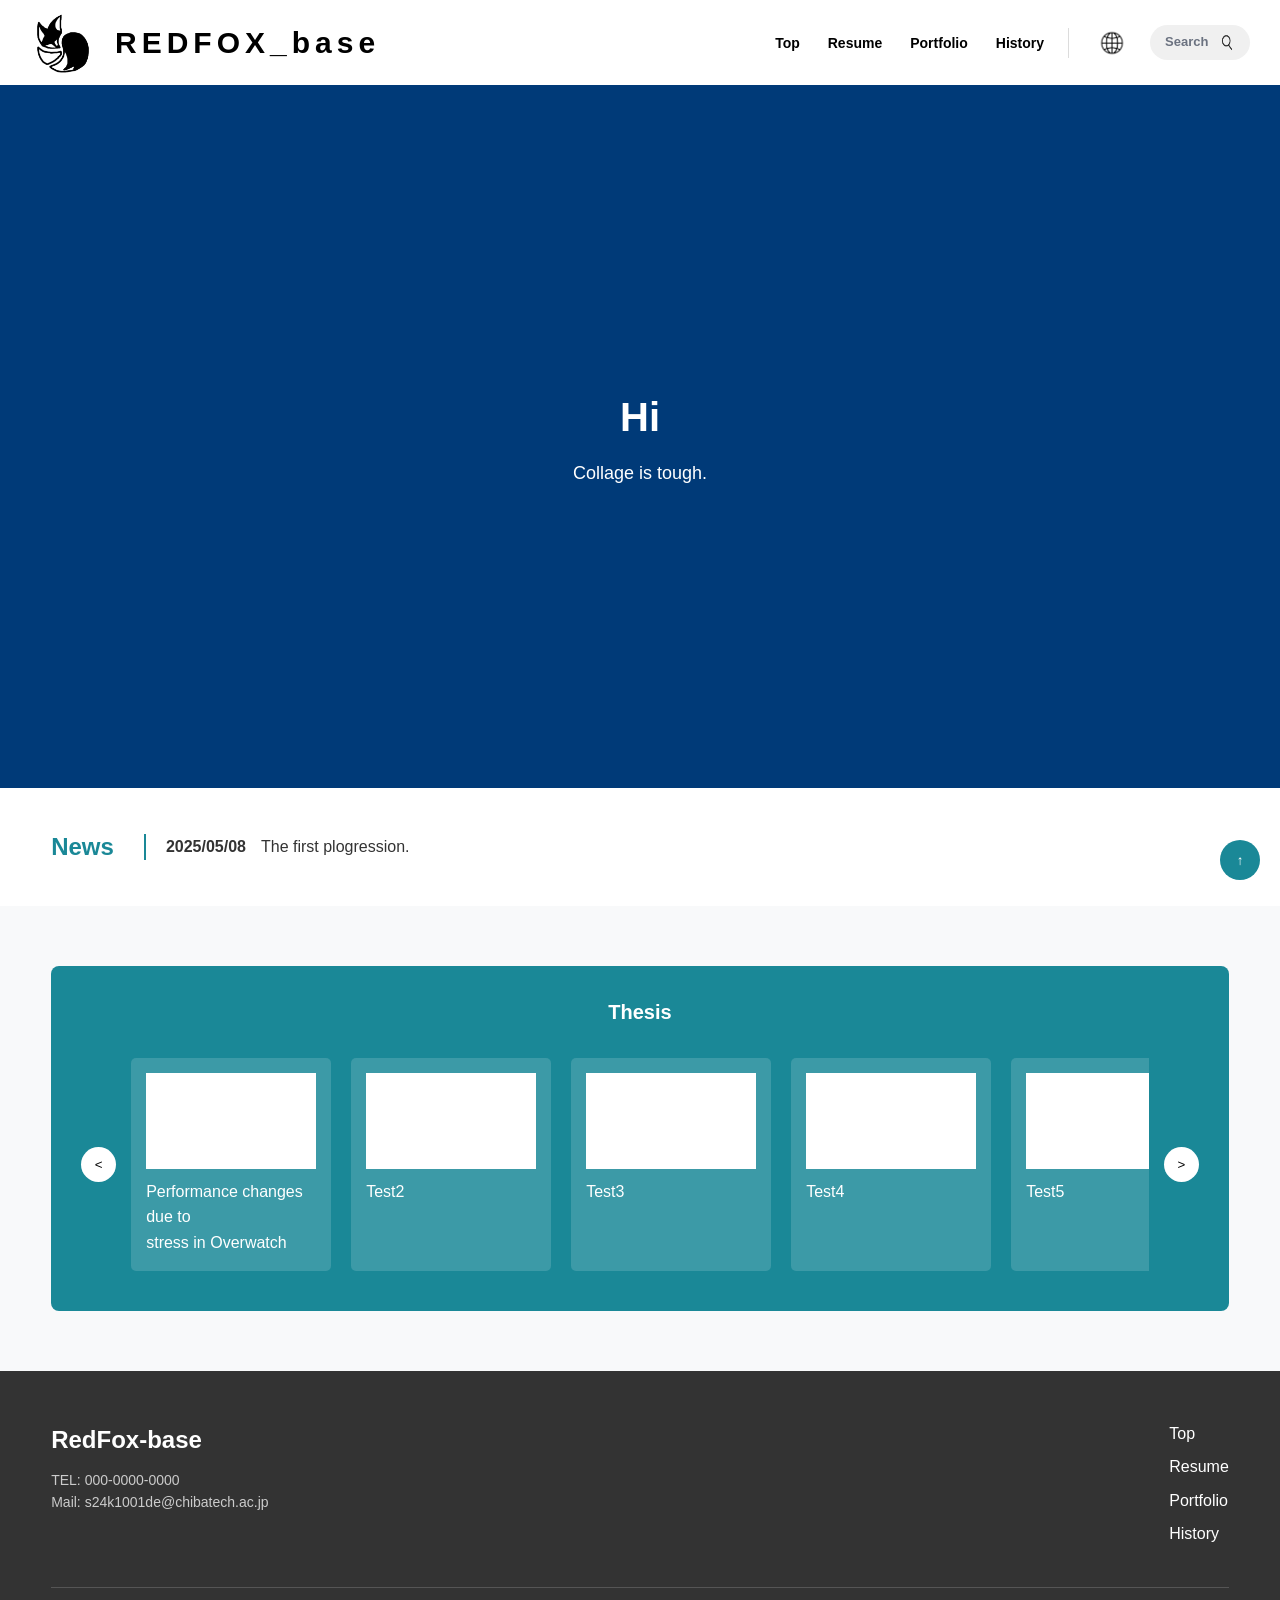
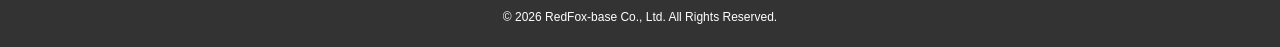
==== en/index.html @ d65c6a42 "完了" ====
<!DOCTYPE html>
<html lang="ja">

<body>

    <head>
        <meta charset="UTF-8">
        <meta name="viewport" content="width=device-width, initial-scale=1.0">
        <title>WEBdevelopmentrecord by RedFox-base</title>
        <link rel="stylesheet" href="../css/style.css">
    </head>

   <header class="header">

    <div class="header-inner">
        <div class="header-left">
            <a href="index.html" class="header-logo">
                <img src="../assets/images/logo.png" alt="logo">
            </a>
            <div class="header-title">
                <a href="index.html" alt="title"><p class="header-title-text">REDFOX_base</p></a>
            </div>
        </div>

        <div class="header-right">
            <nav class="nav" id="nav-js">
                <ul class="nav-list">
                    <li class="nav-list-item"><a href="index.html">Top</a></li>
                    <li class="nav-list-item"><a href="../resume/index.html">Resume</a></li>
                    <li class="nav-list-item"><a href="../portfolio/index.html">Portfolio</a></li>
                    <li class="nav-list-item"><a href="../history/index.html">History</a></li>
                </ul>
            </nav>

            <div class="lang-change">
                <a href="../index.html">
                <img src="../assets/images/lang-icon.png" alt="lang-icon">
                </a>
            </div>

            <div class="header-serach-bar">
                <p>Search</p>
                <img src="../assets/images/search-icon.png" alt="search-icon">
            </div>
        </div>
    </div>

    </header>


    <main>

        <section class="main-content" id="hero-section">
            <div class="hero">
                <div class="l-container">
                    <div class="hero-wrapper">
                        <h1 class="hero-title">Hi</h1>
                        <p class="hero-text">Collage is tough.</p>
                    </div>
                </div>
            </div>
        </section>

        <section class="top-news">
            <div class="c-top-news">
                <div class="c-top-news-text">
                    <h3 class="top-news-text">News</h3>
                </div>
                <div class="l-top-news">
                    <dl class="news-list">
                        <a href="../history/news-2026/0508.html" class="a-news-list">
                            <dt>2025/05/08</dt>
                            <dd>The first plogression.</dd>
                        </a>
                    </dl>
                </div>
            </div>
        </section>

        <section class="l-thesis">
            <div class="c-scroller">
                <h3 class="c-scroller__title">Thesis</h3>
                <div class="c-scroller__track-wrap">
                    <button class="scroller_nav-btn" id="prev">&lt;</button>
                    <div class="scroller_track" id="track">
                        <a href="../history/thesis/test-1.html" class="scroller__card">
                            <div class="scroller_img"><img src="" alt=""></div>
                            <p>Performance changes due to<br>stress in Overwatch</p>
                        </a>
                        <a href="../history/thesis/test-2.html" class="scroller__card">
                            <div class="scroller_img"><img src="" alt=""></div>
                            <p>Test2</p>
                        </a>
                        <a href="../history/thesis/test-3.html" class="scroller__card">
                            <div class="scroller_img"><img src="" alt=""></div>
                            <p>Test3</p>
                        </a>
                        <a href="../history/thesis/test-4.html" class="scroller__card">
                            <div class="scroller_img"><img src="" alt=""></div>
                            <p>Test4</p>
                        </a>
                        <a href="../history/thesis/test-5.html" class="scroller__card">
                            <div class="scroller_img"><img src="" alt=""></div>
                            <p>Test5</p>
                        </a>
                    </div>
                    <button class="scroller_nav-btn" id="next">&gt;</button>
                </div>
            </div>
        </section>
    </main>

    <footer class="footer">
        <div class="footer_inner">
            <div class="footer_info">
                <div class="fotter_logo-text">RedFox-base</div>
                <p class="fotter_address">TEL: 000-0000-0000<br>Mail: s24k1001de@chibatech.ac.jp</p>
            </div>
            <div class="footer_nav">
                <ul class="footer_nav-list">
                    <li class="footer-nav-list-item"><a href="index.html">Top</a></li>
                    <li class="footer-nav-list-item"><a href="../resume/index.html">Resume</a></li>
                    <li class="footer-nav-list-item"><a href="../portfolio/index.html" .html">Portfolio</a></li>
                    <li class="footer-nav-list-item"><a href="../history/index.html">History</a></li>
                </ul>
            </div>
        </div>
        <div class="footer_copyright">&copy; 2026 RedFox-base Co., Ltd. All Rights Reserved.</div>
    </footer>
    <button class="back-to-top" id="back-to-top-js" aria-label="トップに戻る">↑</button>

    <script src="../js/main.js" defer></script>

</body>

</html>
---- css/style.css ----
/* =========================================
   1. デザイン変数
   ========================================= */
:root {
  --color-primary: #1a8897;
  --color-secondary: #003a78;
  --color-text-main: #333333;
  --color-text-muted: #6b7280;
  --color-bg-main: #f8f9fa;
  --color-border: #e9ecef;
  --font-family-base: "Helvetica Neue", Arial, "Hiragino Kaku Gothic ProN", "Meiryo", sans-serif;
}

/* =========================================
   2. 基本設定
   ========================================= */
*, *::before, *::after {
  box-sizing: border-box;
  margin: 0;
  padding: 0;
}

body {
  font-family: var(--font-family-base);
  color: var(--color-text-main);
  background-color: var(--color-bg-main);
  line-height: 1.6;
}

a {
  text-decoration: none;
  color: inherit;
}

ul {
  list-style: none;
}

/* =========================================
   3. ヘッダー（header）修正
   ========================================= */

.header {
  position: fixed;
  top: 0;
  left: 0;
  width: 100%;
  z-index: 1000;
  
  background-color: white;
}

.header-inner {
  display: flex;
  align-items: center;
  justify-content: space-between; 
  padding: 10px 30px; 
  max-width: none;
}

/* --- 左側：ロゴエリア --- */
.header-left {
  display: flex;
  align-items: center;
  gap: 20px;
}

.header-logo img {
  display: block;
  width: 65px;  
  height: 65px;
  object-fit: contain;
}

.header-title-text {
  font-weight: bold;
  font-size: 30px;
  color: black;
  letter-spacing: 5px;
  text-align: center;
}

/* --- 右側：ナビ・言語・検索エリア --- */
.header-right {
  display: flex;
  align-items: center;
}

.nav {
  display: flex;
  align-items: center;
}

/* ナビゲーションの文字 */
.nav-list {
  display: flex;
  gap: 28px;
}

.nav-list-item a {
  font-family: sans-serif;
  font-weight: bold;
  font-size: 14px;
  color: black;
}

.lang-change {
    position: relative; 
    display: flex;
    align-items: center;
}

.lang-change::before {
    content: "";
    display: block;
    background: #DCDCDC;
    width: 0.9px;
    height: 30px;     
    position: absolute;
    left: 24px;
    top: 50%;
    transform: translateY(-50%); 
}

/* 言語アイコン */
.lang-change img {
  width: 36px;
  height: auto;
  display: block;
  margin-right: 20px;
  margin-left: 50px;
}

/* 検索バー（色は固定） */
.header-serach-bar {
  display: flex;
  justify-content: space-between;
  gap: 7px;
  background: #f0f0f0; 
  padding: 7px 15px;
  border-radius: 20px;
  width: 100px;

  transition: width 0.3s ease; /* 0.4秒かけて変化 */
  overflow: hidden; /* はみ出た中身を隠す */
  cursor: pointer;
}

.header-serach-bar.is-open {
  width: 200px; /* 指定の300pxまで広げる */
}

.header-serach-bar input {
  width: 100%;
  background: none;   /* 背景を消す */
  border: none;       /* 枠線を消す */
  outline: none;      /* クリックした時の青い枠線も消す */
  font-size: 13px;
  color: var(--color-text-muted);
  padding: 0;         /* 余計な余白を消す */
  margin: 0;
}

.header-serach-bar p {
  text-align: left;
  font-size: 13px;
  color: var(--color-text-muted);
  font-weight: bold;
}

.header-serach-bar img {
  width: 16px;
  height: auto;
}

.ham {
  display: none;
}

/* =========================================
   4. メインコンテンツ（main）
   ========================================= */

main {
  padding-top: 85px;
  margin: 0 auto;
  min-height: 80vh;
}

.main-content {
  width: 100%;
}

.hero {
  background-color: var(--color-secondary);
  color: #fff;
  padding: 300px 0;
  text-align: center;
}

.hero-title {
  font-size: 40px;
  margin-bottom: 10px;
}

.hero-text {
  font-size: 18px;
}

/* =========================================
   5. ニュース（top-news）
   ========================================= */
.top-news {
  padding: 40px 4%;
  background: #fff;
}

.c-top-news {
  display: flex;
  align-items: center;
  gap: 30px;
}

.top-news-text {
  font-size: 24px;
  color: var(--color-primary);
}

.news-list {
  border-left: 2px solid var(--color-primary);
  padding-left: 20px;
}

.a-news-list {
  display: flex;
  gap: 15px;
}

.a-news-list dt {
  font-weight: bold;
}

/* =========================================
   5. ニュース（news）修正
   ========================================= */
.news {
  padding: 40px 20px;
  text-align: center; /* タイトルなどを中央へ */
}

.news-head {
  margin-bottom: 30px;
  border-bottom: 2px solid var(--color-primary);
  display: inline-block; /* 下線を文字幅に合わせる */
  padding-bottom: 10px;
}

.news-title {
  font-size: 28px;
  color: var(--color-text-main);
}

.news-date {
  color: var(--color-text-muted);
  font-size: 14px;
}

.news-detail {
  margin-top: 20px;
  text-align: left; /* 本文は読みやすいように左寄せ（または中央） */
  max-width: 600px;
  margin-left: auto;
  margin-right: auto;
  background: white;
  padding: 30px;
  border-radius: 8px;
  box-shadow: 0 2px 10px rgba(0,0,0,0.05);
}

/* =========================================
   6. 論文スライダー（l-thesis）
   ========================================= */
.l-thesis {
  padding: 60px 4%;
}

.c-scroller {
  background: var(--color-primary);
  padding: 30px;
  border-radius: 8px;
  color: #fff;
}

.c-scroller__title {
  font-size: 20px;
  margin-bottom: 20px;
  text-align: center;
}

.c-scroller__track-wrap {
  display: flex;
  align-items: center;
  gap: 15px;
}

.scroller_track {
  display: flex;
  gap: 20px;
  overflow-x: auto;
  flex: 1;
  padding: 10px 0;
}

.scroller_track::-webkit-scrollbar {
  display: none;
}

.scroller__card {
  flex: 0 0 200px;
  background: rgba(255, 255, 255, 0.15);
  padding: 15px;
  border-radius: 5px;
  transition: 0.3s;
  color: #fff;
}

.scroller__card:hover {
  background: rgba(255, 255, 255, 0.3);
}

.scroller_img {
  width: 100%;
  aspect-ratio: 16/9;
  background-color: #fff;
  margin-bottom: 10px;
}

.scroller_nav-btn {
  background: #fff;
  border: none;
  width: 35px;
  height: 35px;
  border-radius: 50%;
  cursor: pointer;
}

/* =========================================
   7. フッター（footer）
   ========================================= */
.footer {
  background: #333;
  color: #fff;
  padding: 50px 4% 20px;
}

.footer_inner {
  display: flex;
  justify-content: space-between;
  margin-bottom: 40px;
}

.fotter_logo-text {
  font-size: 24px;
  font-weight: bold;
  margin-bottom: 10px;
}

.fotter_address {
  font-size: 14px;
  color: #ccc;
}

.footer_nav-list {
  display: flex;
  flex-direction: column;
  gap: 8px;
}

.footer_nav-list-item a:hover {
  text-decoration: underline;
}

.footer_copyright {
  text-align: center;
  font-size: 12px;
  border-top: 1px solid #555;
  padding-top: 20px;
}

/* トップに戻るボタン */
.back-to-top {
  position: fixed;
  right: 20px;
  bottom: 20px;
  width: 40px;
  height: 40px;
  border-radius: 50%;
  border: none;
  background: var(--color-primary);
  color: #fff;
  cursor: pointer;
}
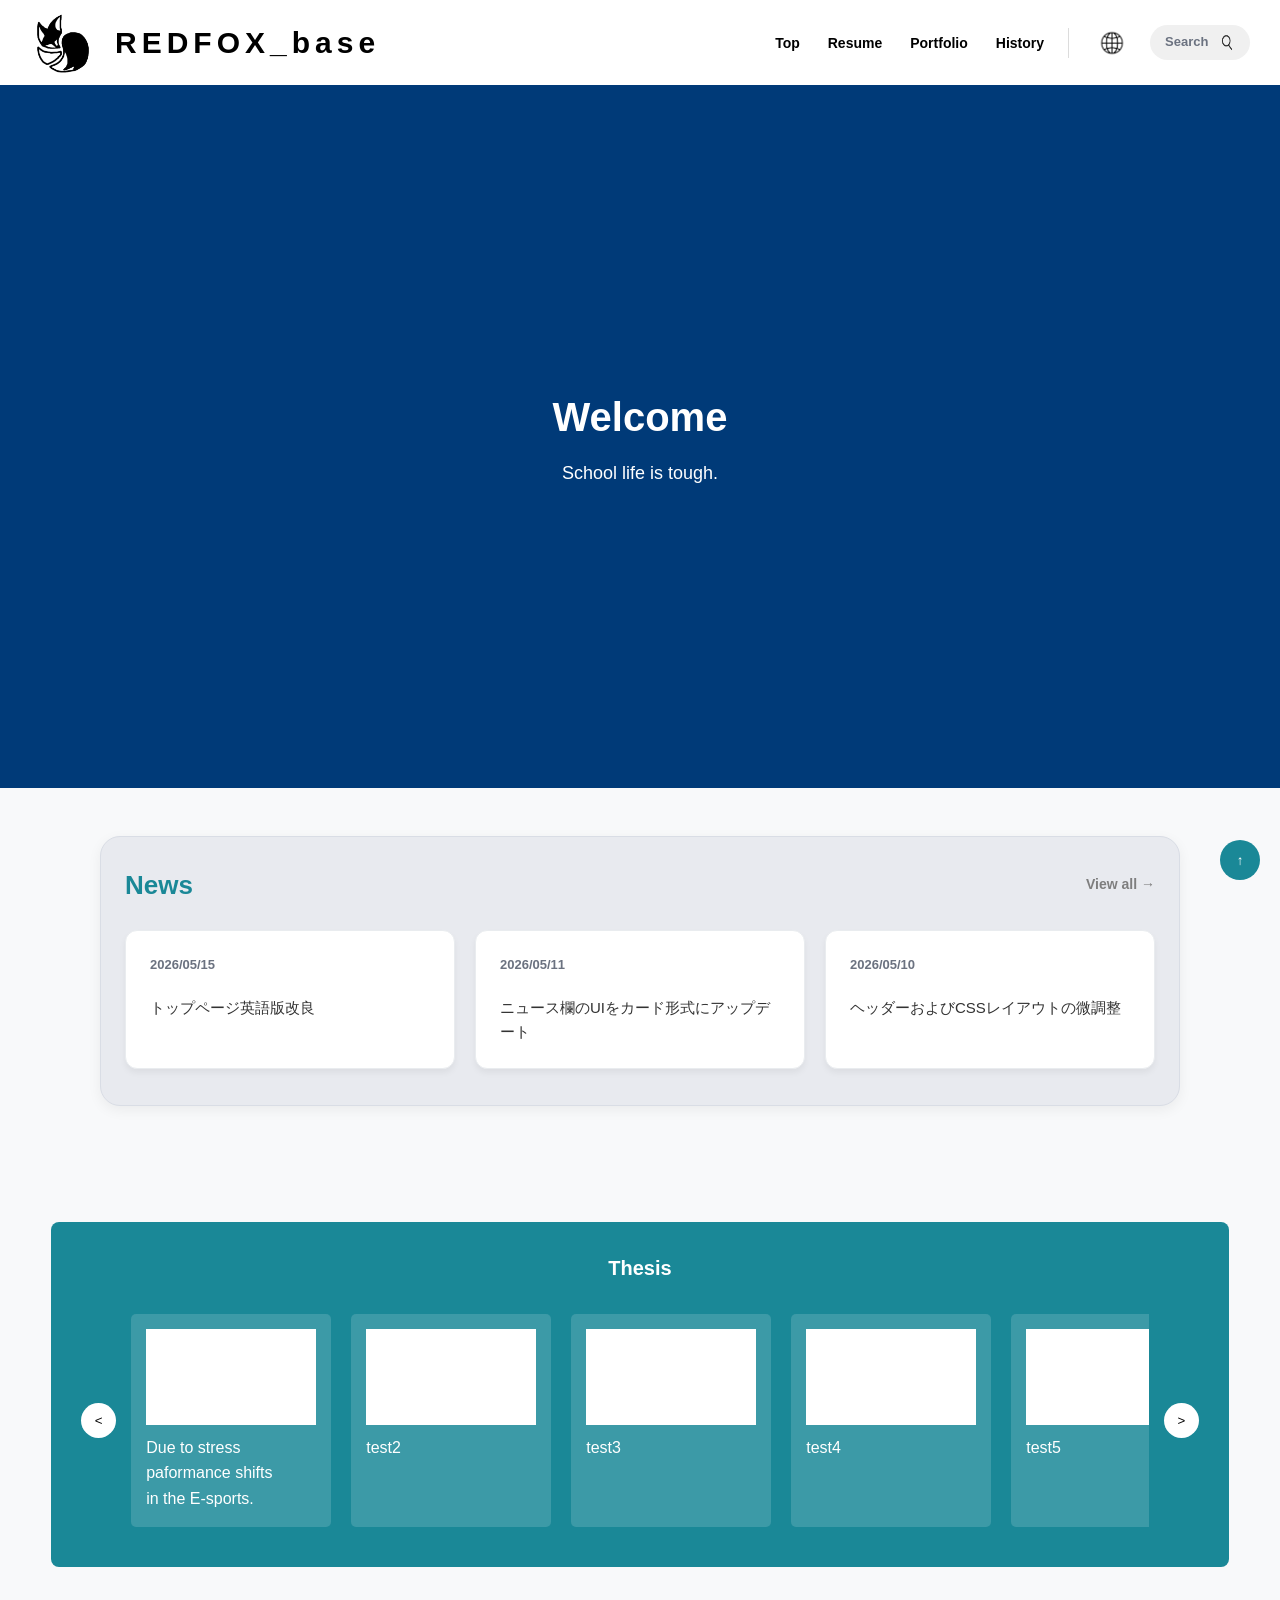
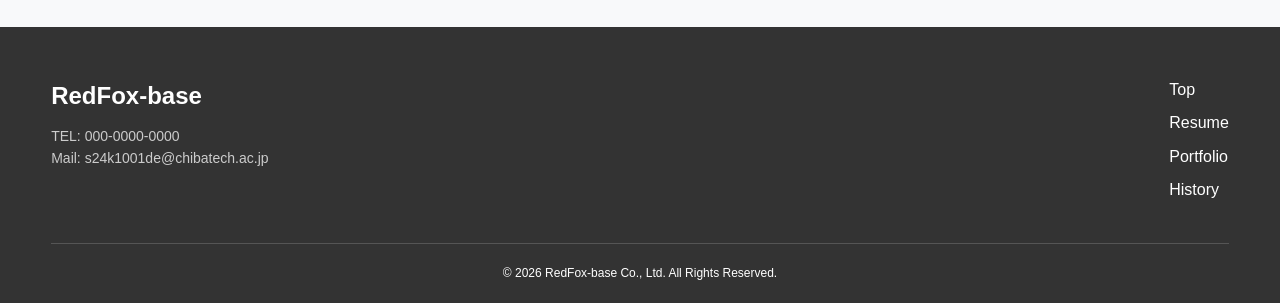
==== commit eb9a36a8: "正真正銘の" ====
--- a/en/index.html
+++ b/en/index.html
@@ -1,5 +1,5 @@
 <!DOCTYPE html>
-<html lang="ja">
+<html lang="en">
 
 <body>
 
@@ -54,26 +54,20 @@
             <div class="hero">
                 <div class="l-container">
                     <div class="hero-wrapper">
-                        <h1 class="hero-title">Hi</h1>
-                        <p class="hero-text">Collage is tough.</p>
+                        <h1 class="hero-title">Welcome</h1>
+                        <p class="hero-text">School life is tough.</p>
                     </div>
                 </div>
             </div>
         </section>
 
         <section class="top-news">
-            <div class="c-top-news">
-                <div class="c-top-news-text">
-                    <h3 class="top-news-text">News</h3>
+            <div class="l-container">
+                <div class="top-news-header">
+                    <h3 class="top-news-title">News</h3>
+                    <a href="../history/index.html" class="news-more">View all →</a>
                 </div>
-                <div class="l-top-news">
-                    <dl class="news-list">
-                        <a href="../history/news-2026/0508.html" class="a-news-list">
-                            <dt>2025/05/08</dt>
-                            <dd>The first plogression.</dd>
-                        </a>
-                    </dl>
-                </div>
+                <div id="news-container" class="news-cards"></div>
             </div>
         </section>
 
@@ -83,25 +77,25 @@
                 <div class="c-scroller__track-wrap">
                     <button class="scroller_nav-btn" id="prev">&lt;</button>
                     <div class="scroller_track" id="track">
-                        <a href="../history/thesis/test-1.html" class="scroller__card">
+                        <a href="history/thesis/test-1.html" class="scroller__card">
                             <div class="scroller_img"><img src="" alt=""></div>
-                            <p>Performance changes due to<br>stress in Overwatch</p>
+                            <p>Due to stress paformance shifts<br>in the E-sports.</p>
                         </a>
-                        <a href="../history/thesis/test-2.html" class="scroller__card">
+                        <a href="history/thesis/test-2.html" class="scroller__card">
                             <div class="scroller_img"><img src="" alt=""></div>
-                            <p>Test2</p>
+                            <p>test2</p>
                         </a>
-                        <a href="../history/thesis/test-3.html" class="scroller__card">
+                        <a href="history/thesis/test-3.html" class="scroller__card">
                             <div class="scroller_img"><img src="" alt=""></div>
-                            <p>Test3</p>
+                            <p>test3</p>
                         </a>
-                        <a href="../history/thesis/test-4.html" class="scroller__card">
+                        <a href="history/thesis/test-4.html" class="scroller__card">
                             <div class="scroller_img"><img src="" alt=""></div>
-                            <p>Test4</p>
+                            <p>test4</p>
                         </a>
-                        <a href="../history/thesis/test-5.html" class="scroller__card">
+                        <a href="history/thesis/test-5.html" class="scroller__card">
                             <div class="scroller_img"><img src="" alt=""></div>
-                            <p>Test5</p>
+                            <p>test5</p>
                         </a>
                     </div>
                     <button class="scroller_nav-btn" id="next">&gt;</button>
--- a/css/style.css
+++ b/css/style.css
@@ -14,13 +14,22 @@
 /* =========================================
    2. 基本設定
    ========================================= */
-*, *::before, *::after {
+*,
+*::before,
+*::after {
   box-sizing: border-box;
   margin: 0;
   padding: 0;
 }
 
+html {
+  height: 100%;
+}
+
 body {
+  min-height: 100%;
+  display: flex;
+  flex-direction: column;
   font-family: var(--font-family-base);
   color: var(--color-text-main);
   background-color: var(--color-bg-main);
@@ -46,15 +55,15 @@
   left: 0;
   width: 100%;
   z-index: 1000;
-  
+
   background-color: white;
 }
 
 .header-inner {
   display: flex;
   align-items: center;
-  justify-content: space-between; 
-  padding: 10px 30px; 
+  justify-content: space-between;
+  padding: 10px 30px;
   max-width: none;
 }
 
@@ -67,7 +76,7 @@
 
 .header-logo img {
   display: block;
-  width: 65px;  
+  width: 65px;
   height: 65px;
   object-fit: contain;
 }
@@ -105,21 +114,21 @@
 }
 
 .lang-change {
-    position: relative; 
-    display: flex;
-    align-items: center;
+  position: relative;
+  display: flex;
+  align-items: center;
 }
 
 .lang-change::before {
-    content: "";
-    display: block;
-    background: #DCDCDC;
-    width: 0.9px;
-    height: 30px;     
-    position: absolute;
-    left: 24px;
-    top: 50%;
-    transform: translateY(-50%); 
+  content: "";
+  display: block;
+  background: #DCDCDC;
+  width: 0.9px;
+  height: 30px;
+  position: absolute;
+  left: 24px;
+  top: 50%;
+  transform: translateY(-50%);
 }
 
 /* 言語アイコン */
@@ -136,28 +145,35 @@
   display: flex;
   justify-content: space-between;
   gap: 7px;
-  background: #f0f0f0; 
+  background: #f0f0f0;
   padding: 7px 15px;
   border-radius: 20px;
   width: 100px;
 
-  transition: width 0.3s ease; /* 0.4秒かけて変化 */
-  overflow: hidden; /* はみ出た中身を隠す */
+  transition: width 0.3s ease;
+  /* 0.4秒かけて変化 */
+  overflow: hidden;
+  /* はみ出た中身を隠す */
   cursor: pointer;
 }
 
 .header-serach-bar.is-open {
-  width: 200px; /* 指定の300pxまで広げる */
+  width: 200px;
+  /* 指定の300pxまで広げる */
 }
 
 .header-serach-bar input {
   width: 100%;
-  background: none;   /* 背景を消す */
-  border: none;       /* 枠線を消す */
-  outline: none;      /* クリックした時の青い枠線も消す */
+  background: none;
+  /* 背景を消す */
+  border: none;
+  /* 枠線を消す */
+  outline: none;
+  /* クリックした時の青い枠線も消す */
   font-size: 13px;
   color: var(--color-text-muted);
-  padding: 0;         /* 余計な余白を消す */
+  padding: 0;
+  /* 余計な余白を消す */
   margin: 0;
 }
 
@@ -182,9 +198,10 @@
    ========================================= */
 
 main {
+  flex: 1 0 auto;
+  width: 100%;
   padding-top: 85px;
   margin: 0 auto;
-  min-height: 80vh;
 }
 
 .main-content {
@@ -207,74 +224,357 @@
   font-size: 18px;
 }
 
+.pankuzu {
+  padding: 20px 4% 0px;
+  background: #f7f9fb;
+}
+
+.c-pankuzu {
+  max-width: 1080px;
+  margin: 0 auto;
+}
+
+.c-pankuzu ul {
+  display: flex;
+  flex-wrap: wrap;
+  justify-content: flex-start;
+  gap: 0.5rem;
+  align-items: center;
+  list-style: none;
+  margin: 0;
+  padding: 0;
+  font-size: 0.95rem;
+  color: var(--color-text-muted);
+  font-size: 16px;
+}
+
+.c-pankuzu__item {
+  display: inline-flex;
+  align-items: center;
+}
+
+.c-pankuzu__item:not(:first-child)::before {
+  content: '>';
+  padding-right: 5px;
+  padding-left: 5px;
+  margin-right: 6px;
+  color: var(--color-text-muted);
+}
+
+.c-pankuzu__item a {
+  color: var(--color-primary);
+  text-decoration: none;
+}
+
+.c-pankuzu__item a:hover,
+.c-pankuzu__item a:focus {
+  text-decoration: underline;
+}
+
 /* =========================================
    5. ニュース（top-news）
    ========================================= */
+
 .top-news {
-  padding: 40px 4%;
+  padding: 48px 4% 56px;
+  background: transparent;
+}
+
+.news-more {
+  font-size: 14px;
+  color: var(--color-primary);
+  font-weight: bold;
+  text-decoration: none;
+  color: rgb(126, 126, 126);
+  margin-top: 8px;
+}
+
+/* ニュース3件：画面幅いっぱいにせず、角丸の明るいグレーで囲む */
+.top-news .l-container {
+  max-width: 1080px;
+  margin: 0 auto;
+  padding: 28px 24px 36px;
+  background: #e8eaef;
+  border-radius: 20px;
+  border: 1px solid #d9dde5;
+  box-shadow: 0 4px 14px rgba(0, 0, 0, 0.06);
+}
+
+.top-news-header {
+  max-width: 1040px;
+  margin: 0 auto 24px;
+  display: flex;
+  justify-content: space-between;
+  text-align: center;
+}
+
+.top-news-title {
+  font-size: 26px;
+  color: var(--color-primary);
+  font-weight: bold;
+}
+
+.news-cards {
+  display: flex;
+  gap: 20px;
+  justify-content: center;
+  max-width: 1040px;
+  margin: 0 auto;
+}
+
+.news-card {
+  flex: 1;
   background: #fff;
-}
-
-.c-top-news {
-  display: flex;
-  align-items: center;
-  gap: 30px;
-}
-
-.top-news-text {
-  font-size: 24px;
+  border: 1px solid var(--color-border);
+  border-radius: 12px;
+  padding: 24px;
+  transition: all 0.3s;
+  box-shadow: 0 4px 6px rgba(0, 0, 0, 0.05);
+}
+
+.news-card:hover {
+  transform: translateY(-5px);
+  box-shadow: 0 10px 20px rgba(0, 0, 0, 0.1);
+  border-color: var(--color-primary);
+}
+
+.news-card-date {
+  font-size: 13px;
+  color: var(--color-text-muted);
+  font-weight: bold;
+  display: block;
+  margin-bottom: 20px;
+  align-self: flex-start;
+  position: relative;
+  top: 0;
+}
+
+.news-card-text {
+  font-size: 15px;
+  font-weight: 500;
+  text-align: left;
+  word-wrap: break-word;
+  overflow-wrap: break-word;
+  hyphens: auto;
+  flex: 1;
+  display: flex;
+  align-items: center;
+  justify-content: flex-start;
+}
+
+/* =========================================
+   5b. 記録ページ News一覧（history-*）
+   ========================================= */
+
+.history-page-main {
+  min-height: 40vh;
+}
+
+.history-news {
+  padding: 10px 4% 20px;
+  background: var(--color-bg-main);
+}
+
+.history-news__inner {
+  max-width: 720px;
+  margin: 0 auto;
+}
+
+.history-news__heading {
+  font-size: 22px;
+  font-weight: bold;
   color: var(--color-primary);
-}
-
-.news-list {
-  border-left: 2px solid var(--color-primary);
-  padding-left: 20px;
-}
-
-.a-news-list {
-  display: flex;
-  gap: 15px;
-}
-
-.a-news-list dt {
-  font-weight: bold;
-}
-
-/* =========================================
-   5. ニュース（news）修正
-   ========================================= */
-.news {
-  padding: 40px 20px;
-  text-align: center; /* タイトルなどを中央へ */
-}
-
-.news-head {
-  margin-bottom: 30px;
-  border-bottom: 2px solid var(--color-primary);
-  display: inline-block; /* 下線を文字幅に合わせる */
-  padding-bottom: 10px;
-}
-
-.news-title {
-  font-size: 28px;
+  margin-bottom: 24px;
+  text-align: left;
+}
+
+.history-news__list {
+  list-style: none;
+  margin: 0;
+  padding: 0;
+  display: flex;
+  flex-direction: column;
+  gap: 14px;
+}
+
+.history-news__item--empty {
+  list-style: none;
+}
+
+.history-news__empty-msg {
+  text-align: center;
+  color: var(--color-text-muted);
+  padding: 24px;
+  background: #fff;
+  border-radius: 12px;
+  border: 1px solid var(--color-border);
+}
+
+.history-news__card {
+  display: block;
+  background: #fff;
+  border: 1px solid var(--color-border);
+  border-radius: 12px;
+  padding: 18px 20px;
+  text-align: left;
+  text-decoration: none;
+  color: inherit;
+  box-shadow: 0 2px 8px rgba(0, 0, 0, 0.05);
+  transition:
+    transform 0.2s ease,
+    box-shadow 0.2s ease,
+    border-color 0.2s ease;
+}
+
+.history-news__card:hover {
+  transform: translateY(-3px);
+  box-shadow: 0 8px 18px rgba(0, 0, 0, 0.08);
+  border-color: var(--color-primary);
+}
+
+.history-news__card-date {
+  display: block;
+  font-size: 13px;
+  font-weight: bold;
+  color: var(--color-text-muted);
+  margin-bottom: 8px;
+}
+
+.history-news__card-title {
+  display: block;
+  font-size: 16px;
+  font-weight: 600;
   color: var(--color-text-main);
-}
-
-.news-date {
-  color: var(--color-text-muted);
-  font-size: 14px;
-}
-
-.news-detail {
-  margin-top: 20px;
-  text-align: left; /* 本文は読みやすいように左寄せ（または中央） */
-  max-width: 600px;
-  margin-left: auto;
-  margin-right: auto;
-  background: white;
-  padding: 30px;
-  border-radius: 8px;
-  box-shadow: 0 2px 10px rgba(0,0,0,0.05);
+  line-height: 1.45;
+}
+
+.history-news__pager {
+  display: flex;
+  align-items: center;
+  justify-content: center;
+  gap: 20px;
+  margin-top: 28px;
+}
+
+.history-news__pager-btn {
+  width: 40px;
+  height: 40px;
+  border-radius: 50%;
+  border: none;
+  background: var(--color-primary);
+  color: #fff;
+  font-size: 16px;
+  font-weight: bold;
+  line-height: 1;
+  cursor: pointer;
+  transition:
+    background-color 0.2s ease,
+    transform 0.15s ease,
+    opacity 0.2s ease;
+}
+
+.history-news__pager-btn:hover:not(:disabled) {
+  background: var(--color-secondary);
+  transform: scale(1.05);
+}
+
+.history-news__pager-btn:active:not(:disabled) {
+  transform: scale(0.98);
+}
+
+.history-news__pager-btn:disabled {
+  opacity: 0.35;
+  cursor: not-allowed;
+}
+
+.history-news__pager-label {
+  font-size: 15px;
+  font-weight: 600;
+  color: var(--color-text-main);
+  min-width: 4.5em;
+  text-align: center;
+  font-variant-numeric: tabular-nums;
+}
+
+/* =========================================
+   論文一覧（history-thesis）
+   ========================================= */
+.history-thesis {
+  padding: 10px 4% 80px;
+  background: var(--color-bg-main);
+}
+
+.history-thesis__inner {
+  max-width: 720px;
+  margin: 0 auto;
+}
+
+.history-thesis__heading {
+  font-size: 22px;
+  font-weight: bold;
+  color: var(--color-primary);
+  margin-bottom: 24px;
+  text-align: left;
+}
+
+.history-thesis__list {
+  list-style: none;
+  margin: 0;
+  padding: 0;
+  display: flex;
+  flex-direction: column;
+  gap: 14px;
+}
+
+.history-thesis__item--empty {
+  list-style: none;
+}
+
+.history-thesis__empty-msg {
+  text-align: center;
+  color: var(--color-text-muted);
+  padding: 24px;
+  background: #fff;
+  border-radius: 12px;
+  border: 1px solid var(--color-border);
+}
+
+.history-thesis__card {
+  display: block;
+  background: #fff;
+  border: 1px solid var(--color-border);
+  border-radius: 12px;
+  padding: 18px 20px;
+  text-align: left;
+  text-decoration: none;
+  color: inherit;
+  box-shadow: 0 2px 8px rgba(0, 0, 0, 0.05);
+  transition:
+    transform 0.2s ease,
+    box-shadow 0.2s ease,
+    border-color 0.2s ease;
+}
+
+.history-thesis__card:hover {
+  transform: translateY(-3px);
+  box-shadow: 0 8px 18px rgba(0, 0, 0, 0.08);
+  border-color: var(--color-primary);
+}
+
+.history-thesis__card-date {
+  display: block;
+  font-size: 13px;
+  font-weight: bold;
+  color: var(--color-text-muted);
+  margin-bottom: 8px;
+}
+
+.history-thesis__card-title {
+  display: block;
+  font-size: 16px;
+  font-weight: 600;
+  color: var(--color-text-main);
+  line-height: 1.45;
 }
 
 /* =========================================
@@ -348,6 +648,8 @@
    7. フッター（footer）
    ========================================= */
 .footer {
+  flex-shrink: 0;
+  margin-top: auto;
   background: #333;
   color: #fff;
   padding: 50px 4% 20px;
@@ -399,4 +701,94 @@
   background: var(--color-primary);
   color: #fff;
   cursor: pointer;
-}+}
+
+/* =========================================
+   5. ニュース（news）修正
+   ========================================= */
+.news {
+  padding: 40px 20px;
+  text-align: center; /* タイトルなどを中央へ */
+}
+
+/* ニュース記事：履歴で戻る（丸ボタン・ヘッダー直下の画面左上に固定） */
+.previous-button {
+  appearance: none;
+  -webkit-appearance: none;
+  position: fixed;
+  top: 130px;
+  left: 50px;
+  z-index: 900;
+  width: 48px;
+  height: 48px;
+  border-radius: 50%;
+  border: 2px solid var(--color-primary);
+  background: #fff;
+  color: var(--color-primary);
+  cursor: pointer;
+  display: flex;
+  align-items: center;
+  justify-content: center;
+  margin: 0;
+  box-shadow: 0 2px 8px rgba(0, 0, 0, 0.08);
+  transition:
+    background-color 0.2s ease,
+    color 0.2s ease,
+    transform 0.2s ease,
+    box-shadow 0.2s ease,
+    border-color 0.2s ease;
+}
+
+.previous-button::before {
+  content: "←";
+  font-size: 1.2rem;
+  line-height: 1;
+  font-weight: bold;
+}
+
+.previous-button:hover {
+  background: var(--color-primary);
+  color: #fff;
+  border-color: var(--color-primary);
+  transform: translateY(-3px);
+  box-shadow: 0 8px 20px rgba(26, 136, 151, 0.35);
+}
+
+.previous-button:active {
+  transform: translateY(-1px);
+  box-shadow: 0 3px 10px rgba(26, 136, 151, 0.25);
+}
+
+.previous-button:focus-visible {
+  outline: 2px solid var(--color-secondary);
+  outline-offset: 3px;
+}
+
+.news-head {
+  margin-bottom: 30px;
+  border-bottom: 2px solid var(--color-primary);
+  display: inline-block; /* 下線を文字幅に合わせる */
+  padding-bottom: 10px;
+}
+
+.news-title {
+  font-size: 28px;
+  color: var(--color-text-main);
+}
+
+.news-date {
+  color: var(--color-text-muted);
+  font-size: 14px;
+}
+
+.news-detail {
+  margin-top: 20px;
+  text-align: left; /* 本文は読みやすいように左寄せ（または中央） */
+  max-width: 600px;
+  margin-left: auto;
+  margin-right: auto;
+  background: white;
+  padding: 30px;
+  border-radius: 8px;
+  box-shadow: 0 2px 10px rgba(0,0,0,0.05);
+}
